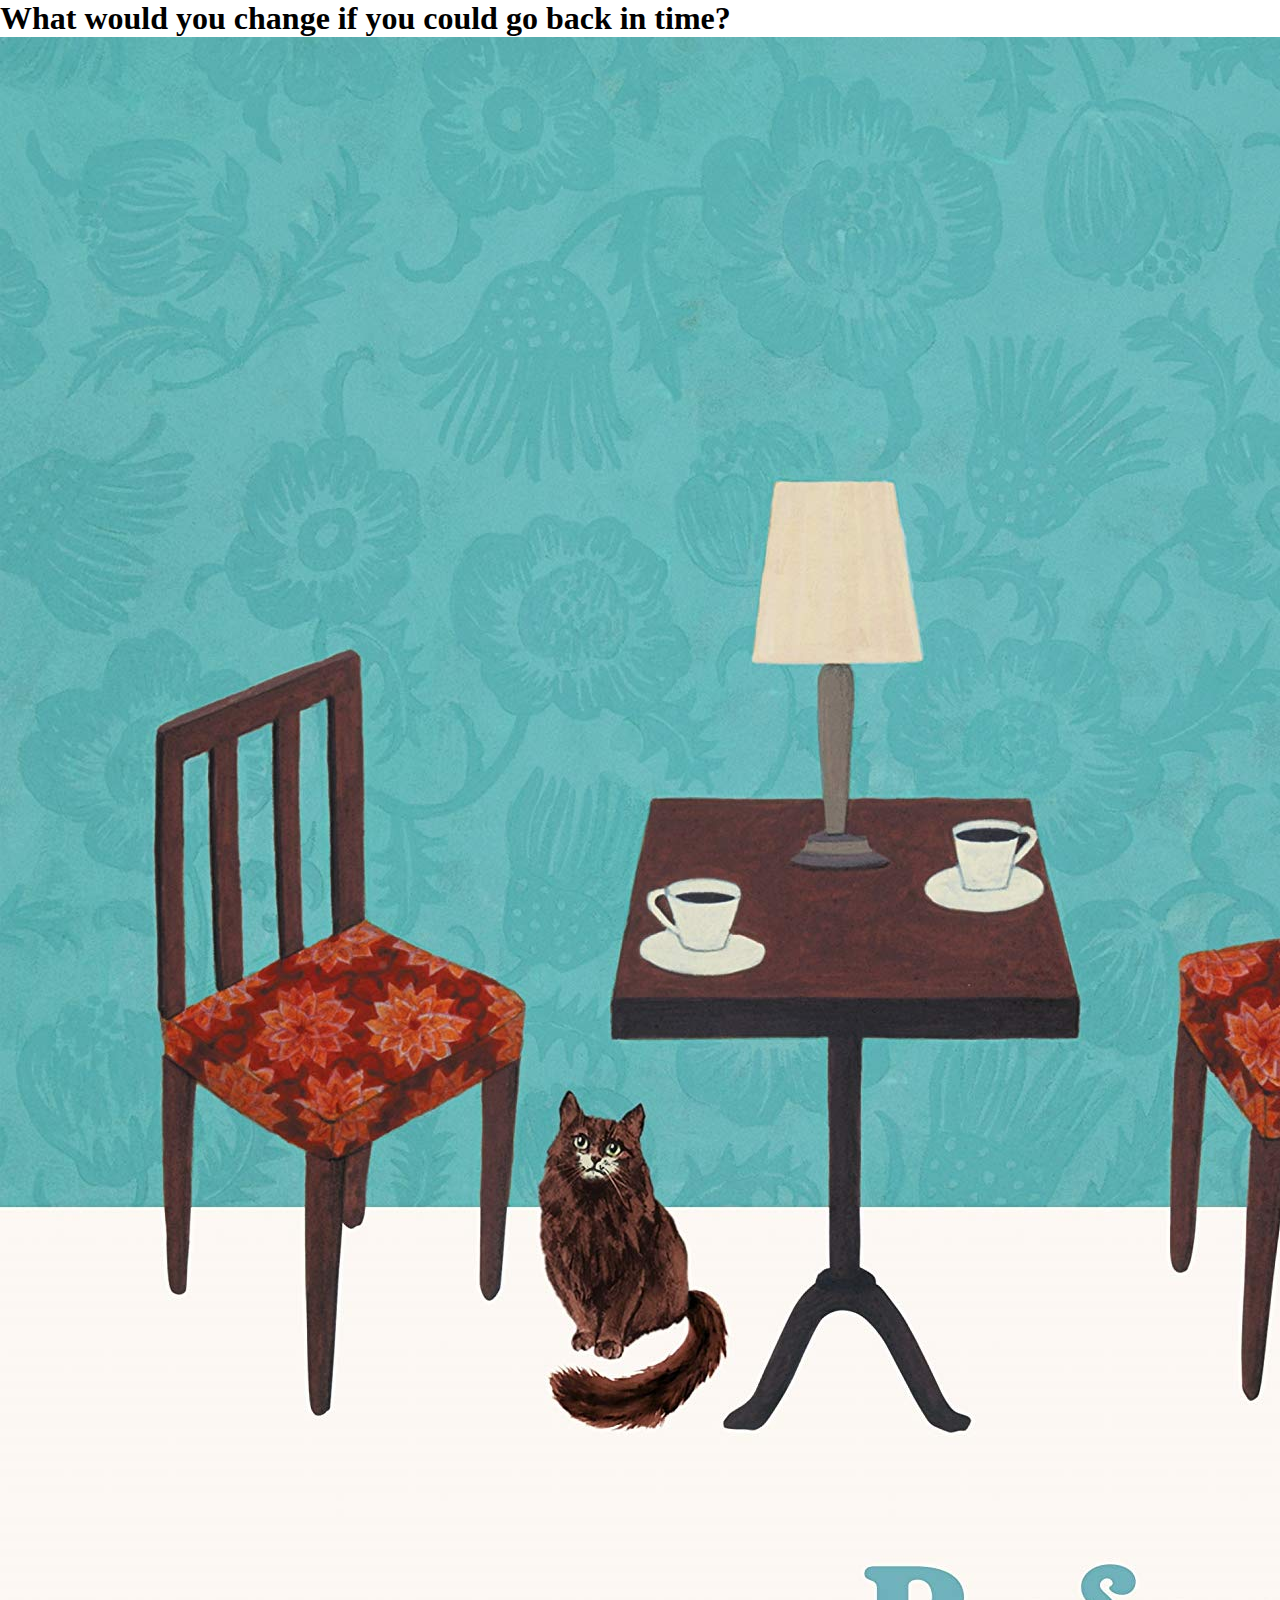
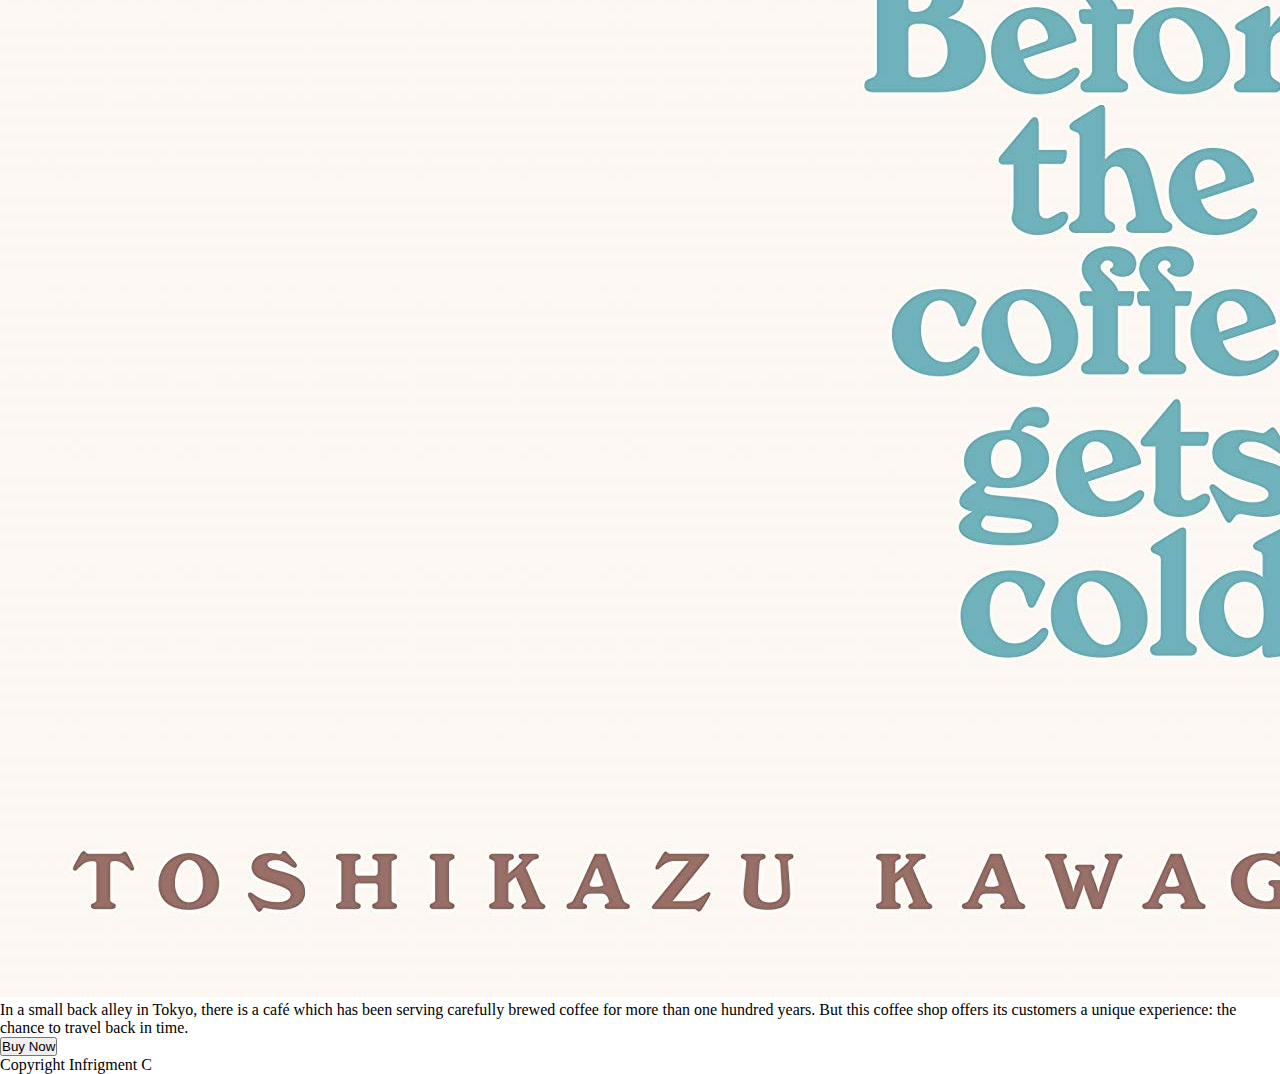
==== Lil Book Website/index.html @ 3b59b2af "." ====
<!DOCTYPE html>
<html lang="en">
<head>
    <meta charset="UTF-8">
    <meta http-equiv="X-UA-Compatible" content="IE=edge">
    <meta name="viewport" content="width=device-width, initial-scale=1.0">
    <link rel="stylesheet" href="./style.css">
    <title>BCGC</title>
</head>
<body>
    <div class="container">
        <h1>What would you change if you could go back in time?</h1>
        <img src="./book.jpg" alt="beforethecoffegetscoldbookcover" class="book-img">
        <p>In a small back alley in Tokyo, there is a café which has been serving carefully brewed coffee for more than one hundred years. But this coffee shop offers its customers a unique experience: the chance to travel back in time. </p>
        <button type="submit">Buy Now</button>
        <div class="blue-box"></div>
        <footer>Copyright Infrigment C</footer>
    </div>


</body>
</html>
---- Lil Book Website/style.css ----
* {
    margin: 0;
    padding: 0;
    box-sizing: border-box;
}

body {
    font-family: ;
}
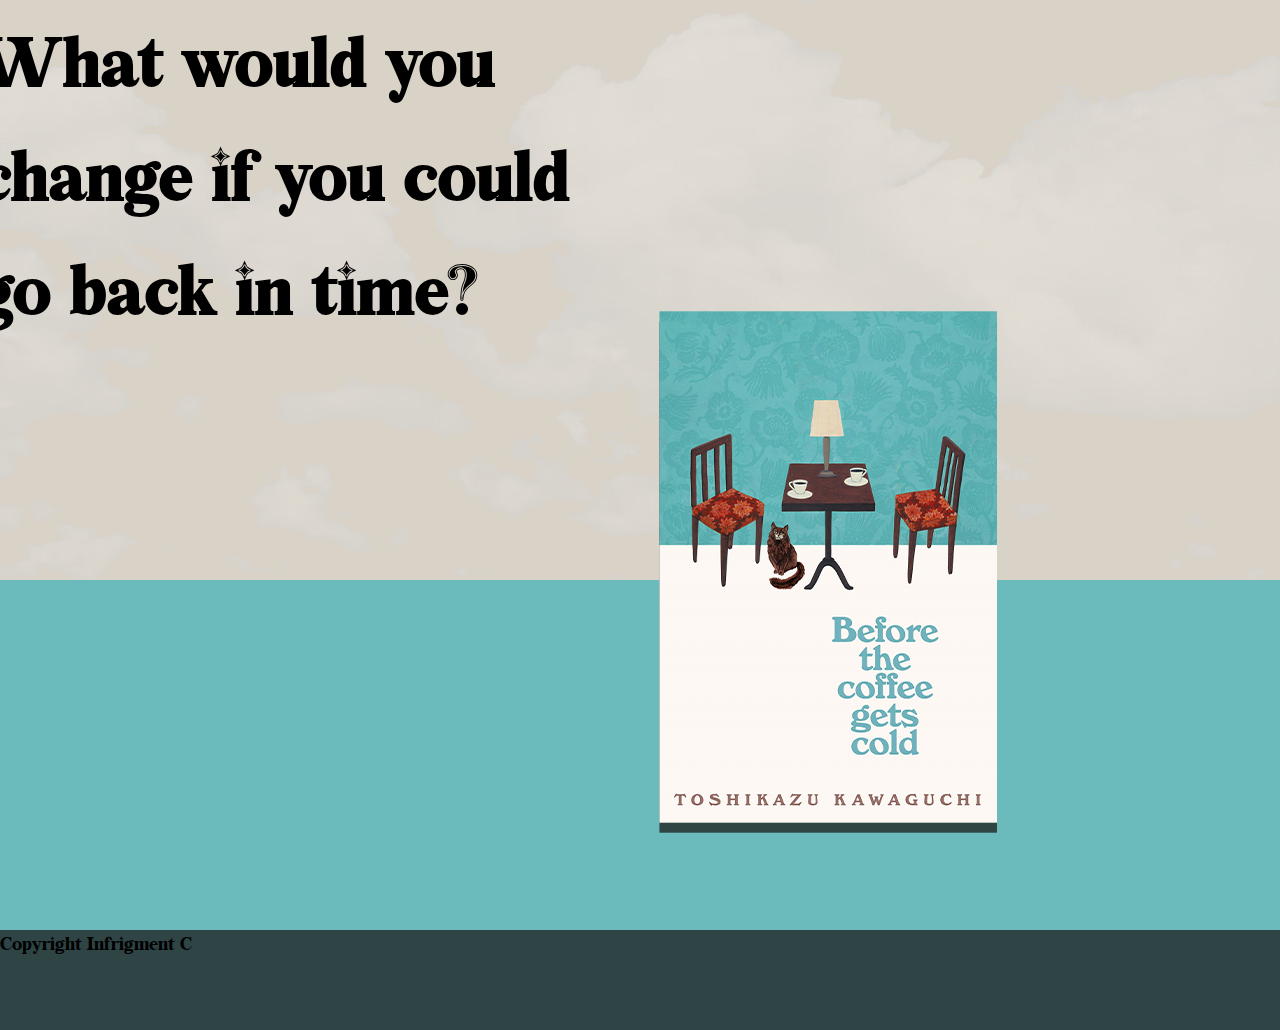
==== commit 80cc600b: "." ====
--- a/Lil Book Website/index.html
+++ b/Lil Book Website/index.html
@@ -9,13 +9,15 @@
 </head>
 <body>
     <div class="container">
-        <h1>What would you change if you could go back in time?</h1>
-        <img src="./book.jpg" alt="beforethecoffegetscoldbookcover" class="book-img">
+        <div class="maintxt"> <h1>What would you change if you could go back in time?</h1> </div>
+        <img src="./book.png" alt="beforethecoffegetscoldbookcover" class="book-img">
         <p>In a small back alley in Tokyo, there is a café which has been serving carefully brewed coffee for more than one hundred years. But this coffee shop offers its customers a unique experience: the chance to travel back in time. </p>
         <button type="submit">Buy Now</button>
-        <div class="blue-box"></div>
-        <footer>Copyright Infrigment C</footer>
+
     </div>
+
+    <div class="blue-box"></div>
+    <footer>Copyright Infrigment C</footer>
 
 
 </body>
--- a/Lil Book Website/style.css
+++ b/Lil Book Website/style.css
@@ -4,6 +4,55 @@
     box-sizing: border-box;
 }
 
+@font-face {
+    font-family: 'bohemian_soulregular';
+    src: url('bohemian_soul-webfont.woff2') format('woff2'),
+    url('bohemian_soul-webfont.woff') format('woff');
+    font-weight: normal;
+    font-style: normal;
+}
+
 body {
-    font-family: ;
+    font-family: 'bohemian_soulregular';
+    background-image: url(./bg.jpg);
+    overflow: hidden;
+}
+
+.container {
+    display: flex;
+    justify-content: center;
+    align-items: center;
+}
+
+.book-img {
+   display: flex;
+   margin-top: 200px;
+   justify-content: center;
+   margin-left: -400px;
+}
+
+button {
+    width: 1000px;
+    height: 40px;
+}
+
+.blue-box {
+    width: 1920px;
+    height: 350px;
+    margin-top: -340px;
+    background-color: #6bbbbd; 
+}
+
+footer {
+    background-color: #2e4445;
+    height: 100px;
+}
+
+.maintxt h1 {
+    display: flex;
+    margin-left: 280px;
+    margin-top: -460px;
+    width: 620px;           
+    padding: 10px;    
+    font-size: 60px;    
 }